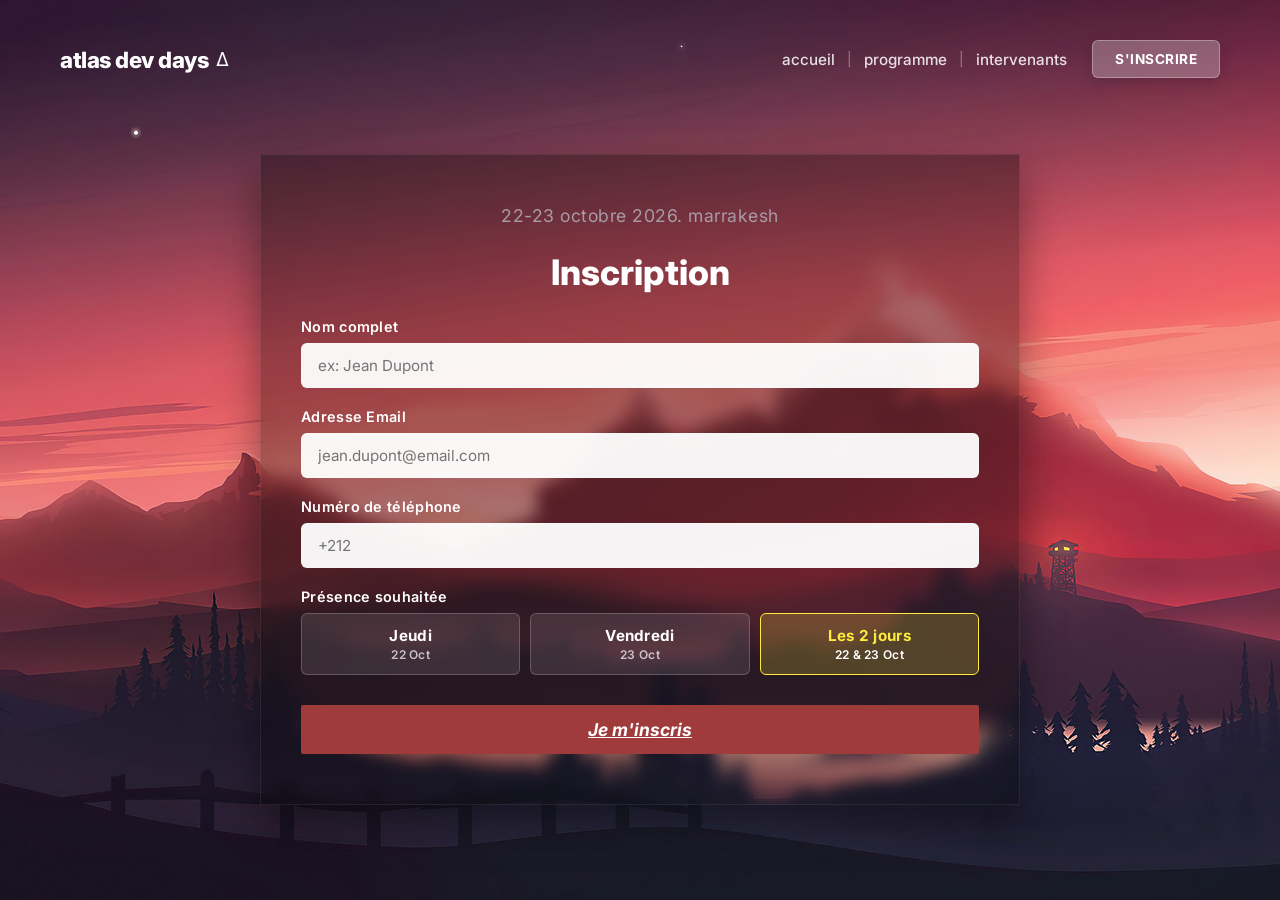
==== inscription.html @ 4a2ee882 "added inscription page nom addresse numero" ====
<!DOCTYPE html>
<html lang="fr">
<head>
    <meta charset="UTF-8">
    <meta name="viewport" content="width=device-width, initial-scale=1.0">
    <title>Inscription - Atlas Dev Days</title>
    <!-- Google Fonts -->
    <link rel="preconnect" href="https://fonts.googleapis.com">
    <link rel="preconnect" href="https://fonts.gstatic.com" crossorigin>
    <link href="https://fonts.googleapis.com/css2?family=Inter:wght@400;600;700;800&display=swap" rel="stylesheet">
    <!-- CSS File Link -->
    <link rel="stylesheet" href="style.css">
</head>
<body>

    <header class="hero">
        <!-- Top Navigation Bar -->
        <nav class="navbar">
            <div class="brand">
                <span class="brand-text">atlas dev days</span>
                <span class="brand-icon">Δ</span>
            </div>

            <div class="nav-right">
                <ul class="nav-menu">
                    <li><a href="index.html" class="nav-link">accueil</a></li>
                    <li class="separator">|</li>
                    <li><a href="programme.html" class="nav-link">programme</a></li>
                    <li class="separator">|</li>
                    <li><a href="intervenants.html" class="nav-link">intervenants</a></li>
                </ul>
                <a href="inscription.html" class="btn-subscribe">S'INSCRIRE</a>
            </div>
        </nav>

        <!-- Main Registration Form Card -->
        <main class="hero-content">
            <div class="card form-card">
                <p class="date">22-23 octobre 2026. marrakesh</p>
                <h1 class="form-title">Inscription</h1>

                <form action="#" method="POST" class="registration-form">
                    
                    <!-- Full Name Field -->
                    <div class="form-group">
                        <label for="fullname">Nom complet</label>
                        <input type="text" id="fullname" name="fullname" placeholder="ex: Jean Dupont" required>
                    </div>

                    <!-- Email Field -->
                    <div class="form-group">
                        <label for="email">Adresse Email</label>
                        <input type="email" id="email" name="email" placeholder="jean.dupont@email.com" required>
                    </div>

                    <!-- Phone Number Field -->
                    <div class="form-group">
                        <label for="phone">Numéro de téléphone</label>
                        <input type="tel" id="phone" name="phone" placeholder="+212" required>
                    </div>

                    <!-- Attendance Choice (Jeudi / Vendredi / Les deux) -->
                    <div class="form-group">
                        <label>Présence souhaitée</label>
                        <div class="day-selector">
                            <label class="radio-card">
                                <input type="radio" name="attendance" value="jeudi" required>
                                <span class="radio-content">
                                    <strong>Jeudi</strong>
                                    <small>22 Oct</small>
                                </span>
                            </label>

                            <label class="radio-card">
                                <input type="radio" name="attendance" value="vendredi">
                                <span class="radio-content">
                                    <strong>Vendredi</strong>
                                    <small>23 Oct</small>
                                </span>
                            </label>

                            <label class="radio-card">
                                <input type="radio" name="attendance" value="both" checked>
                                <span class="radio-content">
                                    <strong>Les 2 jours</strong>
                                    <small>22 & 23 Oct</small>
                                </span>
                            </label>
                        </div>
                    </div>

                    <!-- Submit Button -->
                    <button type="submit" class="btn submit-btn">Je m'inscris</button>

                </form>
            </div>
        </main>
    </header>

</body>
</html>
---- style.css ----
/* Reset & Global Styles */
* {
    margin: 0;
    padding: 0;
    box-sizing: border-box;
}

body {
    font-family: 'Inter', -apple-system, BlinkMacSystemFont, 'Segoe UI', Roboto, sans-serif;
    color: #ffffff;
    background-color: #0d0d11;
    overflow-x: hidden;
}

/* Hero Section Container */
.hero {
    min-height: 100vh;
    min-height: 100dvh;
    background-image: url('red-mountains-morning-minimal-4k-dn-1440x900.jpg');
    background-size: cover;
    background-position: center;
    background-repeat: no-repeat;
    display: flex;
    flex-direction: column;
    justify-content: space-between;
    align-items: center;
    padding: 30px 40px;
}

/* Navigation Bar Container */
.navbar {
    width: 100%;
    max-width: 1300px;
    display: flex;
    justify-content: space-between;
    align-items: center;
    padding: 10px 20px;
}

/* Brand Logo (Left Side) */
.brand {
    display: flex;
    align-items: center;
    gap: 8px;
    font-size: 1.4rem;
    font-weight: 800;
    color: #ffffff;
    letter-spacing: -0.5px;
}

.brand-icon {
    font-size: 1.2rem;
    font-weight: 400;
}

/* Right Navigation Group */
.nav-right {
    display: flex;
    align-items: center;
    gap: 25px;
}

/* Nav Menu & Separators */
.nav-menu {
    display: flex;
    align-items: center;
    list-style: none;
    gap: 12px;
}

.nav-link {
    color: rgba(255, 255, 255, 0.85);
    text-decoration: none;
    font-weight: 500;
    font-size: 0.95rem;
    transition: color 0.2s ease;
}

.nav-link.active {
    font-weight: 800;
    color: #ffffff;
}

.nav-link:hover {
    color: #ffffff;
}

.separator {
    color: rgba(255, 255, 255, 0.4);
    font-size: 0.85rem;
    user-select: none;
}

/* Glassmorphism "S'INSCRIRE" Button */
.btn-subscribe {
    background: rgba(255, 255, 255, 0.25);
    backdrop-filter: blur(8px);
    -webkit-backdrop-filter: blur(8px);
    color: #ffffff;
    text-decoration: none;
    font-weight: 700;
    font-size: 0.85rem;
    letter-spacing: 0.5px;
    padding: 10px 22px;
    border-radius: 6px;
    border: 1px solid rgba(255, 255, 255, 0.3);
    box-shadow: 0 4px 15px rgba(0, 0, 0, 0.15);
    transition: all 0.2s ease;
}

.btn-subscribe:hover {
    background: rgba(255, 255, 255, 0.35);
    transform: translateY(-1px);
}
/* Main Content Area */
.hero-content {
    flex: 1;
    display: flex;
    justify-content: center;
    align-items: center;
    width: 100%;
    padding: 20px 0;
}

/* Centered Glass Card */
.card {
    width: 100%;
    max-width: 760px;
    background: rgba(0, 0, 0, 0.313);
    backdrop-filter: blur(8px);
    -webkit-backdrop-filter: blur(8px);
    border: 1px solid rgba(255, 255, 255, 0.08);
    padding: 50px 40px;
    text-align: center;
    box-shadow: 0 20px 40px rgba(0, 0, 0, 0.4);
}

/* Card Elements */
.card .date {
    color: #a89ba5;
    font-size: 1.1rem;
    letter-spacing: 0.5px;
    margin-bottom: 25px;
}

.card .title {
    font-size: 3.5rem;
    font-weight: 800;
    line-height: 1.15;
    color: #111111;
    margin-bottom: 25px;
}

.card .title .highlight {
    color: #ffeb3b;
}

.card .description {
    color: #ffffff;
    font-size: 1rem;
    font-weight: 600;
    line-height: 1.5;
    max-width: 500px;
    margin: 0 auto 35px auto;
}

/* CTA Button */
.card .btn {
    display: inline-block;
    background-color: #a03b3b;
    color: #ffffff;
    font-weight: 700;
    font-style: italic;
    font-size: 1.1rem;
    text-decoration: underline;
    padding: 14px 45px;
    border-radius: 2px;
    transition: background-color 0.2s ease, transform 0.1s ease;
}

.card .btn:hover {
    background-color: #842e2e;
    transform: translateY(-1px);
}


/* ===================================================
   INSCRIPTION FORM STYLES
   =================================================== */

/* Form Title */
.form-title {
    font-size: 2.2rem;
    font-weight: 800;
    color: #ffffff;
    margin-bottom: 25px;
}

/* Form Container Layout */
.registration-form {
    display: flex;
    flex-direction: column;
    gap: 20px;
    text-align: left;
}

/* Input Group Styles */
.form-group {
    display: flex;
    flex-direction: column;
    gap: 8px;
}

.form-group label {
    font-size: 0.9rem;
    font-weight: 600;
    color: #ffffff;
    letter-spacing: 0.3px;
}

.form-group input[type="text"],
.form-group input[type="email"] {
    width: 100%;
    padding: 12px 16px;
    border-radius: 6px;
    border: 1px solid rgba(255, 255, 255, 0.2);
    background: rgba(255, 255, 255, 0.95);
    color: #111111;
    font-size: 0.95rem;
    font-family: inherit;
    outline: none;
    transition: all 0.2s ease;
}

.form-group input[type="text"]:focus,
.form-group input[type="email"]:focus {
    border-color: #ffeb3b;
    box-shadow: 0 0 0 3px rgba(255, 235, 59, 0.3);
    background: #ffffff;
}

/* Day Choice Selector (Cards) */
.day-selector {
    display: grid;
    grid-template-columns: repeat(3, 1fr);
    gap: 10px;
}

.radio-card {
    cursor: pointer;
    position: relative;
}

.radio-card input[type="radio"] {
    position: absolute;
    opacity: 0;
    width: 0;
    height: 0;
}

.radio-content {
    display: flex;
    flex-direction: column;
    align-items: center;
    justify-content: center;
    padding: 12px 8px;
    background: rgba(255, 255, 255, 0.1);
    border: 1px solid rgba(255, 255, 255, 0.2);
    border-radius: 6px;
    color: #ffffff;
    transition: all 0.2s ease;
}

.radio-content strong {
    font-size: 0.95rem;
}

.radio-content small {
    font-size: 0.75rem;
    color: rgba(255, 255, 255, 0.7);
    margin-top: 2px;
}

/* Selected Radio Highlight */
.radio-card input[type="radio"]:checked + .radio-content {
    background: rgba(255, 235, 59, 0.2);
    border-color: #ffeb3b;
    color: #ffeb3b;
}

.radio-card input[type="radio"]:checked + .radio-content small {
    color: #ffffff;
}

.radio-card:hover .radio-content {
    border-color: rgba(255, 255, 255, 0.5);
}

/* Submit Button Override */
.submit-btn {
    width: 100%;
    margin-top: 10px;
    padding: 14px;
    border: none;
    cursor: pointer;
    font-family: inherit;
}

.form-group input[type="text"],
.form-group input[type="email"],
.form-group input[type="tel"] {
    width: 100%;
    padding: 12px 16px;
    border-radius: 6px;
    border: 1px solid rgba(255, 255, 255, 0.2);
    background: rgba(255, 255, 255, 0.95);
    color: #111111;
    font-size: 0.95rem;
    font-family: inherit;
    outline: none;
    transition: all 0.2s ease;
}

.form-group input[type="text"]:focus,
.form-group input[type="email"]:focus,
.form-group input[type="tel"]:focus {
    border-color: #ffeb3b;
    box-shadow: 0 0 0 3px rgba(255, 235, 59, 0.3);
    background: #ffffff;
}

.form-group input[type="text"],
.form-group input[type="email"],
.form-group input[type="tel"] {
    width: 100%;
    padding: 12px 16px;
    border-radius: 6px;
    border: 1px solid rgba(255, 255, 255, 0.2);
    background: rgba(255, 255, 255, 0.95);
    color: #111111;
    font-size: 0.95rem;
    font-family: inherit;
    outline: none;
    transition: all 0.2s ease;
}

.form-group input[type="text"]:focus,
.form-group input[type="email"]:focus,
.form-group input[type="tel"]:focus {
    border-color: #ffeb3b;
    box-shadow: 0 0 0 3px rgba(255, 235, 59, 0.3);
    background: #ffffff;
}
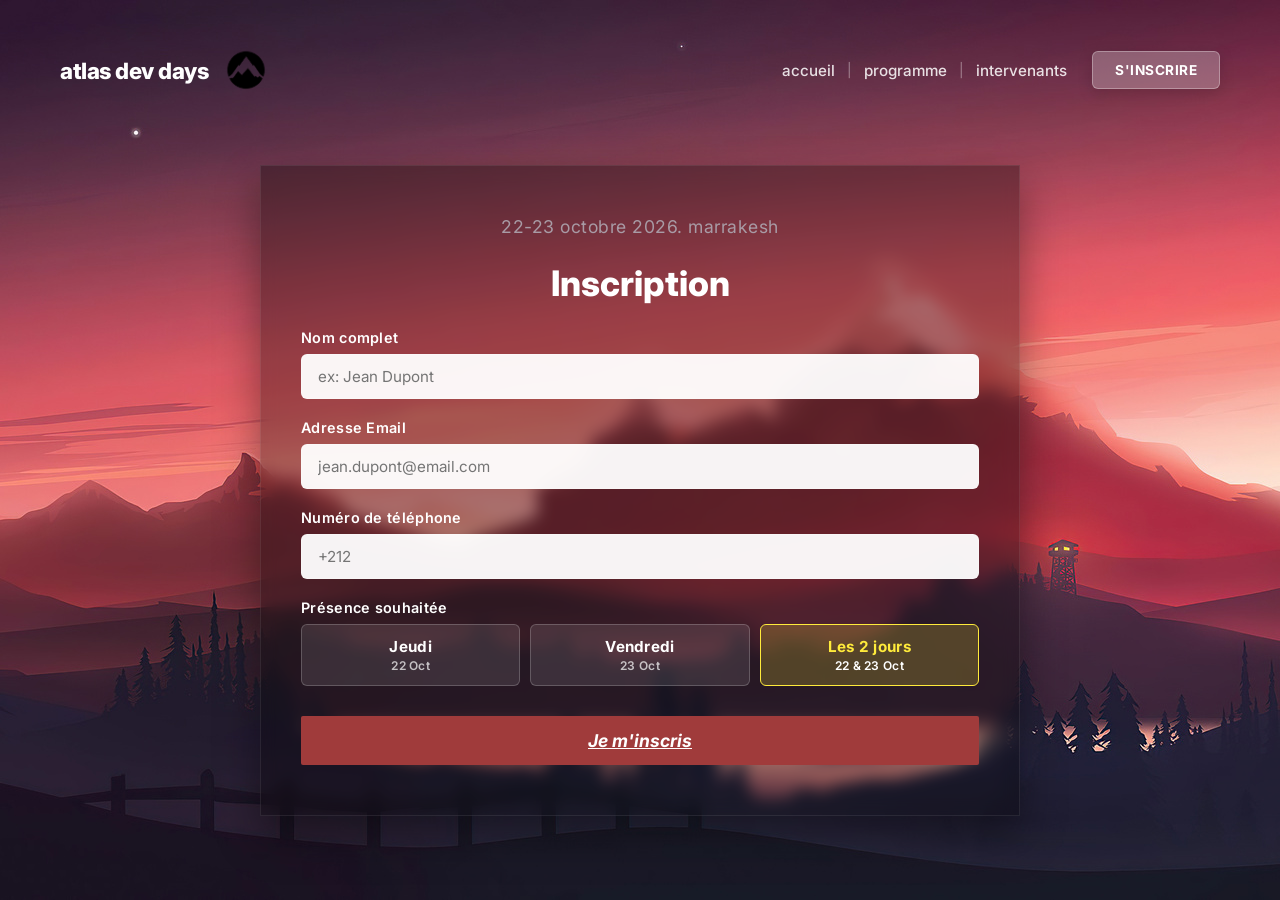
==== commit 89c9395b: "fixed page images & anims" ====
--- a/inscription.html
+++ b/inscription.html
@@ -4,6 +4,8 @@
     <meta charset="UTF-8">
     <meta name="viewport" content="width=device-width, initial-scale=1.0">
     <title>Inscription - Atlas Dev Days</title>
+        <link rel="icon" type="image/png" href="images/mountainoo.png">
+
     <!-- Google Fonts -->
     <link rel="preconnect" href="https://fonts.googleapis.com">
     <link rel="preconnect" href="https://fonts.gstatic.com" crossorigin>
@@ -18,7 +20,7 @@
         <nav class="navbar">
             <div class="brand">
                 <span class="brand-text">atlas dev days</span>
-                <span class="brand-icon">Δ</span>
+                        <img src="images/jbell.png" alt="Logo Atlas Dev Days" class="brand-icon-img">
             </div>
 
             <div class="nav-right">
--- a/style.css
+++ b/style.css
@@ -10,13 +10,25 @@
     color: #ffffff;
     background-color: #0d0d11;
     overflow-x: hidden;
+    animation: glassFocus 0.2s ease-out forwards;
+}
+
+@keyframes glassFocus {
+    0% {
+        opacity: 0;
+        filter: blur(5px) brightness(0.3);
+    }
+    100% {
+        opacity: 1;
+        filter: blur(2) brightness(1);
+    }
 }
 
 /* Hero Section Container */
 .hero {
     min-height: 100vh;
     min-height: 100dvh;
-    background-image: url('red-mountains-morning-minimal-4k-dn-1440x900.jpg');
+    background-image: url('images/red-mountains-morning-minimal-4k-dn-1440x900.jpg');
     background-size: cover;
     background-position: center;
     background-repeat: no-repeat;
@@ -48,9 +60,9 @@
     letter-spacing: -0.5px;
 }
 
-.brand-icon {
-    font-size: 1.2rem;
-    font-weight: 400;
+.brand-icon-img {
+    width: 60px;
+    height: 60px;
 }
 
 /* Right Navigation Group */
@@ -112,6 +124,7 @@
     background: rgba(255, 255, 255, 0.35);
     transform: translateY(-1px);
 }
+
 /* Main Content Area */
 .hero-content {
     flex: 1;
@@ -219,7 +232,8 @@
 }
 
 .form-group input[type="text"],
-.form-group input[type="email"] {
+.form-group input[type="email"],
+.form-group input[type="tel"] {
     width: 100%;
     padding: 12px 16px;
     border-radius: 6px;
@@ -233,7 +247,8 @@
 }
 
 .form-group input[type="text"]:focus,
-.form-group input[type="email"]:focus {
+.form-group input[type="email"]:focus,
+.form-group input[type="tel"]:focus {
     border-color: #ffeb3b;
     box-shadow: 0 0 0 3px rgba(255, 235, 59, 0.3);
     background: #ffffff;
@@ -306,48 +321,213 @@
     font-family: inherit;
 }
 
-.form-group input[type="text"],
-.form-group input[type="email"],
-.form-group input[type="tel"] {
-    width: 100%;
-    padding: 12px 16px;
-    border-radius: 6px;
-    border: 1px solid rgba(255, 255, 255, 0.2);
-    background: rgba(255, 255, 255, 0.95);
-    color: #111111;
-    font-size: 0.95rem;
-    font-family: inherit;
-    outline: none;
-    transition: all 0.2s ease;
-}
-
-.form-group input[type="text"]:focus,
-.form-group input[type="email"]:focus,
-.form-group input[type="tel"]:focus {
-    border-color: #ffeb3b;
-    box-shadow: 0 0 0 3px rgba(255, 235, 59, 0.3);
-    background: #ffffff;
-}
-
-.form-group input[type="text"],
-.form-group input[type="email"],
-.form-group input[type="tel"] {
-    width: 100%;
-    padding: 12px 16px;
-    border-radius: 6px;
-    border: 1px solid rgba(255, 255, 255, 0.2);
-    background: rgba(255, 255, 255, 0.95);
-    color: #111111;
-    font-size: 0.95rem;
-    font-family: inherit;
-    outline: none;
-    transition: all 0.2s ease;
-}
-
-.form-group input[type="text"]:focus,
-.form-group input[type="email"]:focus,
-.form-group input[type="tel"]:focus {
-    border-color: #ffeb3b;
-    box-shadow: 0 0 0 3px rgba(255, 235, 59, 0.3);
-    background: #ffffff;
-}
+
+/* ===================================================
+   PROGRAMME PAGE STYLES
+   =================================================== */
+
+.program-card {
+    max-width: 820px;
+    max-height: 80vh;
+    overflow-y: auto;
+    text-align: left;
+    padding: 40px;
+}
+
+/* Custom scrollbar inside glass card */
+.program-card::-webkit-scrollbar {
+    width: 6px;
+}
+.program-card::-webkit-scrollbar-thumb {
+    background: rgba(255, 255, 255, 0.2);
+    border-radius: 4px;
+}
+
+.program-title {
+    font-size: 2.2rem;
+    font-weight: 800;
+    color: #ffffff;
+    margin-bottom: 30px;
+}
+
+/* Day Section */
+.day-section {
+    margin-bottom: 35px;
+}
+
+.day-header {
+    display: flex;
+    justify-content: space-between;
+    align-items: center;
+    border-bottom: 1px solid rgba(255, 255, 255, 0.2);
+    padding-bottom: 8px;
+    margin-bottom: 15px;
+}
+
+.day-header h2 {
+    color: #ffeb3b;
+    font-size: 1.1rem;
+    font-weight: 700;
+}
+
+.track-tag {
+    color: rgba(255, 255, 255, 0.6);
+    font-size: 0.85rem;
+    font-weight: 600;
+}
+
+/* Schedule List */
+.schedule-list {
+    list-style: none;
+    display: flex;
+    flex-direction: column;
+    gap: 16px;
+}
+
+.schedule-item {
+    display: flex;
+    align-items: flex-start;
+    gap: 20px;
+    padding: 10px 0;
+    border-bottom: 1px solid rgba(255, 255, 255, 0.08);
+}
+
+.schedule-item .time {
+    font-size: 1.1rem;
+    font-weight: 800;
+    color: #ffffff;
+    min-width: 60px;
+}
+
+.talk-details {
+    display: flex;
+    flex-direction: column;
+    gap: 4px;
+}
+
+.talk-details .tag {
+    display: inline-block;
+    align-self: flex-start;
+    font-size: 0.7rem;
+    font-weight: 700;
+    text-transform: uppercase;
+    color: #2b1725;
+    background: #ffeb3b;
+    padding: 2px 8px;
+    border-radius: 4px;
+    letter-spacing: 0.5px;
+}
+
+.talk-details h3 {
+    font-size: 1rem;
+    font-weight: 700;
+    color: #ffffff;
+}
+
+.talk-details .speaker {
+    font-size: 0.85rem;
+    color: rgba(255, 255, 255, 0.6);
+}
+
+
+/* ===================================================
+   INTERVENANTS (SPEAKERS) PAGE STYLES
+   =================================================== */
+
+.speakers-card {
+    max-width: 1000px;
+    width: 100%;
+    padding: 40px;
+    text-align: center;
+}
+
+.speakers-title {
+    font-size: 2.2rem;
+    font-weight: 800;
+    color: #ffffff;
+    margin-bottom: 35px;
+}
+
+/* 4-Column Grid (Adapts automatically on mobile) */
+.speakers-grid {
+    display: grid;
+    grid-template-columns: repeat(auto-fit, minmax(200px, 1fr));
+    gap: 24px;
+}
+
+/* Speaker Individual Glass Card */
+.speaker-card {
+    background: rgba(255, 255, 255, 0.06);
+    border: 1px solid rgba(255, 255, 255, 0.12);
+    border-radius: 12px;
+    padding: 16px;
+    display: flex;
+    flex-direction: column;
+    align-items: center;
+    transition: transform 0.3s ease, border-color 0.3s ease, box-shadow 0.3s ease;
+}
+
+.speaker-card:hover {
+    transform: translateY(-6px);
+    border-color: rgba(255, 235, 59, 0.5);
+    box-shadow: 0 12px 25px rgba(0, 0, 0, 0.3);
+}
+
+/* Speaker Photo Framing */
+.speaker-photo-wrapper {
+    position: relative;
+    width: 100%;
+    aspect-ratio: 4 / 5;
+    border-radius: 8px;
+    overflow: hidden;
+    margin-bottom: 16px;
+}
+
+.speaker-photo {
+    width: 100%;
+    height: 100%;
+    object-fit: cover;
+    display: block;
+}
+
+/* Number badge overlay */
+.speaker-number {
+    position: absolute;
+    top: 8px;
+    left: 8px;
+    background: rgba(0, 0, 0, 0.6);
+    backdrop-filter: blur(4px);
+    color: #ffeb3b;
+    font-weight: 800;
+    font-size: 0.8rem;
+    width: 24px;
+    height: 24px;
+    border-radius: 50%;
+    display: flex;
+    align-items: center;
+    justify-content: center;
+}
+
+/* Speaker Details */
+.speaker-info {
+    display: flex;
+    flex-direction: column;
+    gap: 6px;
+    text-align: center;
+}
+
+.speaker-topic {
+    font-size: 0.75rem;
+    font-weight: 600;
+    color: #ffeb3b;
+    letter-spacing: 0.3px;
+    text-transform: lowercase;
+}
+
+.speaker-name {
+    font-size: 1.1rem;
+    font-weight: 800;
+    color: #ffffff;
+    font-style: italic;
+    line-height: 1.2;
+}
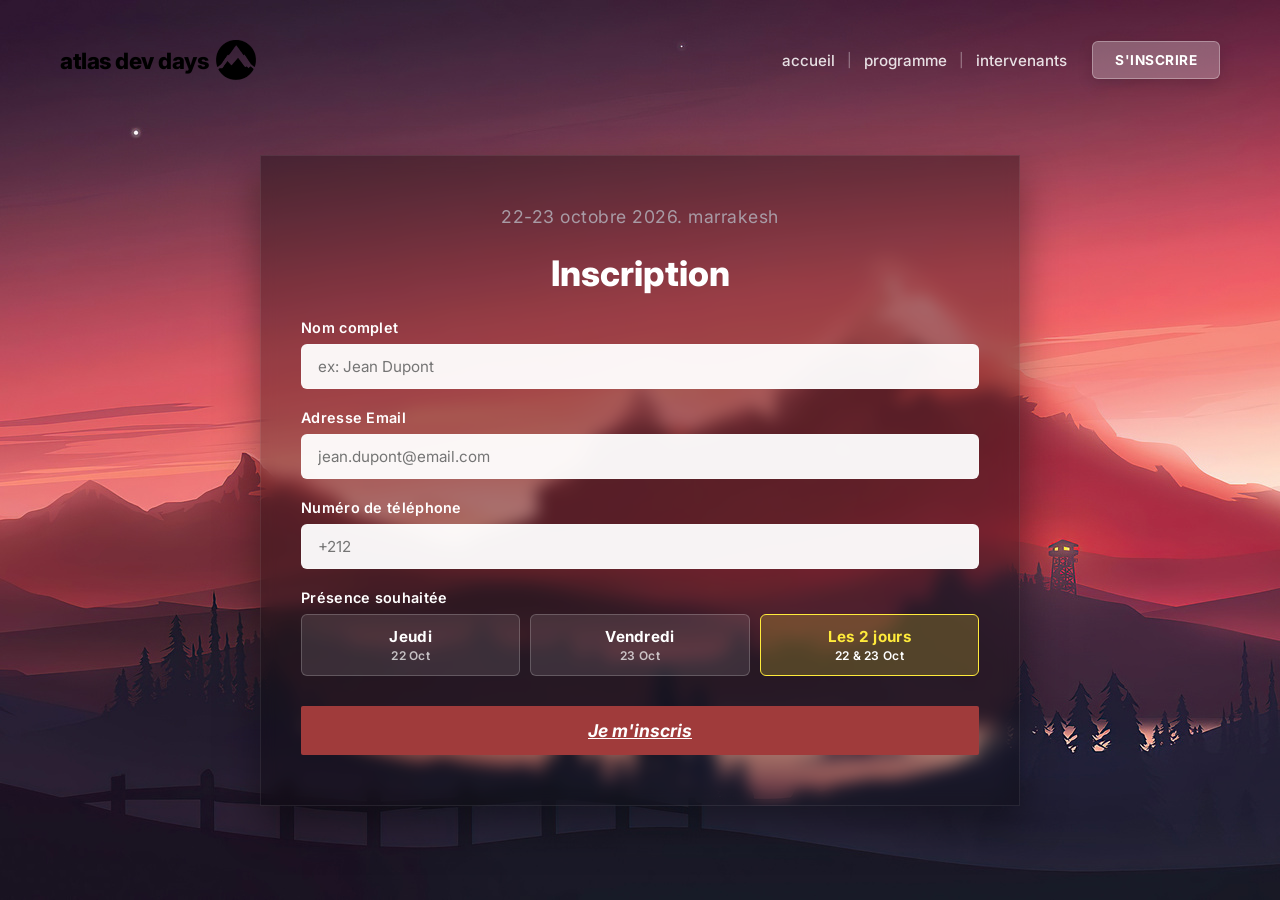
==== commit 9c04fe99: "fixed logo & ative class" ====
--- a/inscription.html
+++ b/inscription.html
@@ -4,7 +4,7 @@
     <meta charset="UTF-8">
     <meta name="viewport" content="width=device-width, initial-scale=1.0">
     <title>Inscription - Atlas Dev Days</title>
-        <link rel="icon" type="image/png" href="images/mountainoo.png">
+        <link rel="icon" type="image/png" href="images/jbell.png">
 
     <!-- Google Fonts -->
     <link rel="preconnect" href="https://fonts.googleapis.com">
--- a/style.css
+++ b/style.css
@@ -1,3 +1,6 @@
+html {
+    overflow-y: scroll; /* Always reserve scrollbar space so pages don't jump */
+}
 /* Reset & Global Styles */
 * {
     margin: 0;
@@ -20,7 +23,7 @@
     }
     100% {
         opacity: 1;
-        filter: blur(2) brightness(1);
+        filter: blur(0px) brightness(1);
     }
 }
 
@@ -40,13 +43,21 @@
 }
 
 /* Navigation Bar Container */
+/* Pushes the logo to the left and .nav-right to the top right */
 .navbar {
     width: 100%;
     max-width: 1300px;
     display: flex;
-    justify-content: space-between;
+    justify-content: space-between; /* Spreads brand to left, nav-right to right */
     align-items: center;
     padding: 10px 20px;
+}
+
+/* Groups menu links and S'INSCRIRE button side-by-side */
+.nav-right {
+    display: flex;
+    align-items: center;
+    gap: 25px;
 }
 
 /* Brand Logo (Left Side) */
@@ -56,21 +67,15 @@
     gap: 8px;
     font-size: 1.4rem;
     font-weight: 800;
-    color: #ffffff;
+    color: #000000;
     letter-spacing: -0.5px;
 }
 
 .brand-icon-img {
-    width: 60px;
-    height: 60px;
-}
-
-/* Right Navigation Group */
-.nav-right {
-    display: flex;
-    align-items: center;
-    gap: 25px;
-}
+    width: 40px;
+    height: 40px;
+}
+
 
 /* Nav Menu & Separators */
 .nav-menu {
@@ -160,7 +165,7 @@
     font-size: 3.5rem;
     font-weight: 800;
     line-height: 1.15;
-    color: #111111;
+    color: #fffefe;
     margin-bottom: 25px;
 }
 
@@ -530,4 +535,29 @@
     color: #ffffff;
     font-style: italic;
     line-height: 1.2;
+}
+
+/* ===================================================
+   CUSTOM TRANSPARENT SCROLLBAR
+   =================================================== */
+
+/* 1. Set the overall width of the scrollbar */
+::-webkit-scrollbar {
+    width: 8px;
+}
+
+/* 2. Make the background track completely invisible/transparent */
+::-webkit-scrollbar-track {
+    background: transparent;
+}
+
+/* 3. Style the movable thumb with a semi-transparent glass look */
+::-webkit-scrollbar-thumb {
+    background: rgba(255, 255, 255, 0.25);
+    border-radius: 10px;
+}
+
+/* 4. Make the thumb glow slightly when hovered */
+::-webkit-scrollbar-thumb:hover {
+    background: rgba(255, 255, 255, 0.45);
 }
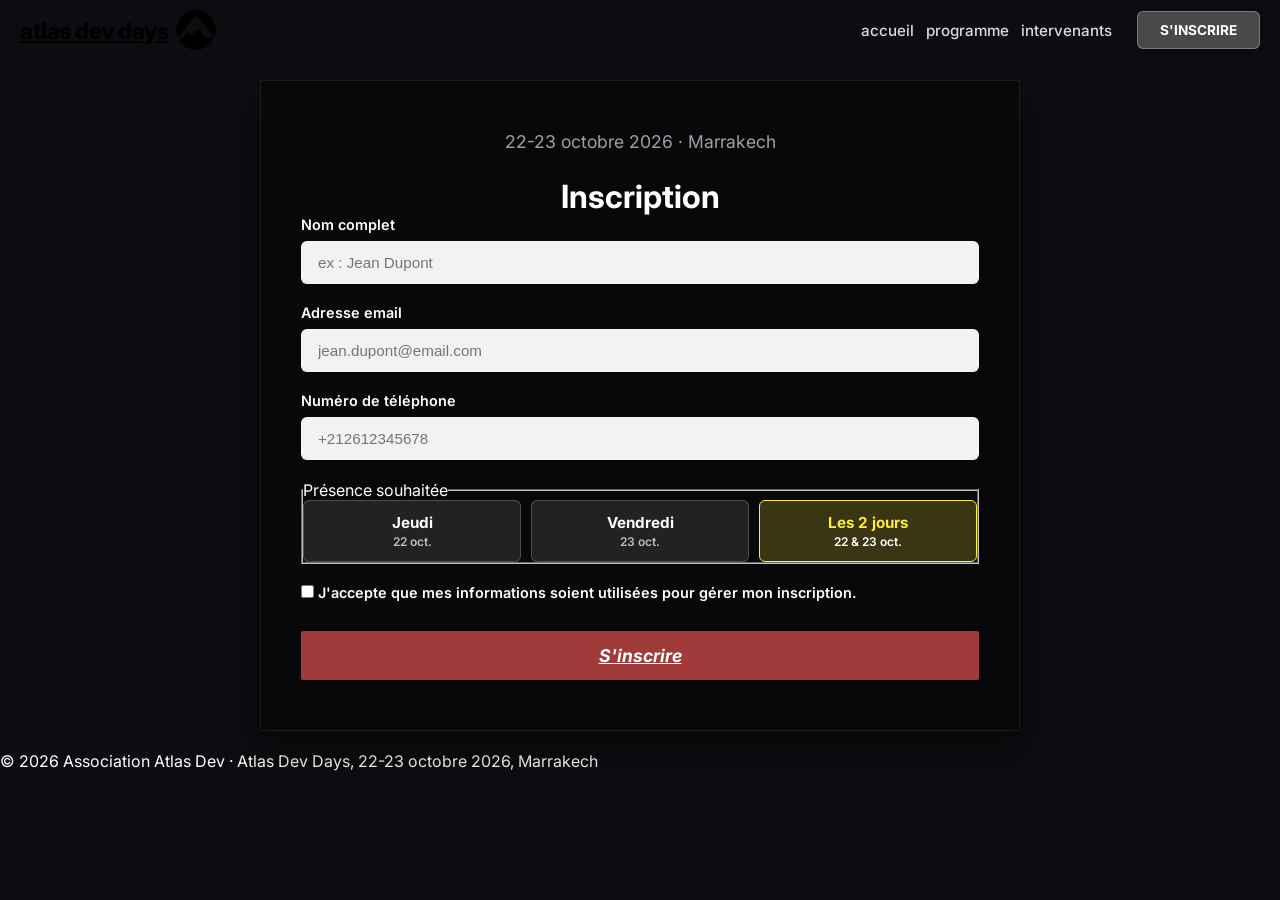
==== commit 83221474: "added insc footer" ====
--- a/inscription.html
+++ b/inscription.html
@@ -4,100 +4,86 @@
     <meta charset="UTF-8">
     <meta name="viewport" content="width=device-width, initial-scale=1.0">
     <title>Inscription - Atlas Dev Days</title>
-        <link rel="icon" type="image/png" href="images/jbell.png">
-
-    <!-- Google Fonts -->
+    <meta name="description" content="Inscrivez-vous aux Atlas Dev Days, les 22 et 23 octobre 2026 à Marrakech.">
+    <link rel="icon" type="image/png" href="images/jbell.png">
     <link rel="preconnect" href="https://fonts.googleapis.com">
     <link rel="preconnect" href="https://fonts.gstatic.com" crossorigin>
     <link href="https://fonts.googleapis.com/css2?family=Inter:wght@400;600;700;800&display=swap" rel="stylesheet">
-    <!-- CSS File Link -->
     <link rel="stylesheet" href="style.css">
 </head>
 <body>
 
-    <header class="hero">
-        <!-- Top Navigation Bar -->
-        <nav class="navbar">
-            <div class="brand">
+    <header class="site-header">
+        <nav class="navbar" aria-label="Navigation principale">
+            <a href="index.html" class="brand">
                 <span class="brand-text">atlas dev days</span>
-                        <img src="images/jbell.png" alt="Logo Atlas Dev Days" class="brand-icon-img">
-            </div>
-
+                <img src="images/jbell.png" alt="Logo Atlas Dev Days" class="brand-icon-img" width="40" height="40">
+            </a>
             <div class="nav-right">
                 <ul class="nav-menu">
                     <li><a href="index.html" class="nav-link">accueil</a></li>
-                    <li class="separator">|</li>
                     <li><a href="programme.html" class="nav-link">programme</a></li>
-                    <li class="separator">|</li>
                     <li><a href="intervenants.html" class="nav-link">intervenants</a></li>
                 </ul>
                 <a href="inscription.html" class="btn-subscribe">S'INSCRIRE</a>
             </div>
         </nav>
+    </header>
 
-        <!-- Main Registration Form Card -->
-        <main class="hero-content">
-            <div class="card form-card">
-                <p class="date">22-23 octobre 2026. marrakesh</p>
-                <h1 class="form-title">Inscription</h1>
+    <main class="hero-content">
+        <div class="card form-card">
+            <p class="date">22-23 octobre 2026 &middot; Marrakech</p>
+            <h1 class="page-title">Inscription</h1>
+            <form action="#" method="post" class="registration-form">
 
-                <form action="#" method="POST" class="registration-form">
-                    
-                    <!-- Full Name Field -->
-                    <div class="form-group">
-                        <label for="fullname">Nom complet</label>
-                        <input type="text" id="fullname" name="fullname" placeholder="ex: Jean Dupont" required>
+                <div class="form-group">
+                    <label for="fullname">Nom complet</label>
+                    <input type="text" id="fullname" name="fullname" placeholder="ex : Jean Dupont" autocomplete="name" required>
+                </div>
+
+                <div class="form-group">
+                    <label for="email">Adresse email</label>
+                    <input type="email" id="email" name="email" placeholder="jean.dupont@email.com" autocomplete="email" pattern="[^@\s]+@[^@\s]+\.[^@\s]+" title="Format attendu : nom@domaine.com" required>
+                </div>
+
+                <div class="form-group">
+                    <label for="phone">Numéro de téléphone</label>
+                    <input type="tel" id="phone" name="phone" placeholder="+212612345678" autocomplete="tel" pattern="(\+212|0)[5-7][0-9]{8}" title="Format attendu : +212612345678 ou 0612345678" required>
+                </div>
+
+                <fieldset class="form-group day-fieldset">
+                    <legend>Présence souhaitée</legend>
+                    <div class="day-selector">
+                        <label class="radio-card">
+                            <input type="radio" name="attendance" value="jeudi" required>
+                            <span class="radio-content"><strong>Jeudi</strong><small>22 oct.</small></span>
+                        </label>
+                        <label class="radio-card">
+                            <input type="radio" name="attendance" value="vendredi">
+                            <span class="radio-content"><strong>Vendredi</strong><small>23 oct.</small></span>
+                        </label>
+                        <label class="radio-card">
+                            <input type="radio" name="attendance" value="both" checked>
+                            <span class="radio-content"><strong>Les 2 jours</strong><small>22 &amp; 23 oct.</small></span>
+                        </label>
                     </div>
+                </fieldset>
 
-                    <!-- Email Field -->
-                    <div class="form-group">
-                        <label for="email">Adresse Email</label>
-                        <input type="email" id="email" name="email" placeholder="jean.dupont@email.com" required>
-                    </div>
+                <div class="form-group consent">
+                    <label class="checkbox-label" for="consent">
+                        <input type="checkbox" id="consent" name="consent" required>
+                        <span>J'accepte que mes informations soient utilisées pour gérer mon inscription.</span>
+                    </label>
+                </div>
 
-                    <!-- Phone Number Field -->
-                    <div class="form-group">
-                        <label for="phone">Numéro de téléphone</label>
-                        <input type="tel" id="phone" name="phone" placeholder="+212" required>
-                    </div>
+                <button type="submit" class="btn submit-btn">S'inscrire</button>
+            </form>
+        </div>
+    </main>
 
-                    <!-- Attendance Choice (Jeudi / Vendredi / Les deux) -->
-                    <div class="form-group">
-                        <label>Présence souhaitée</label>
-                        <div class="day-selector">
-                            <label class="radio-card">
-                                <input type="radio" name="attendance" value="jeudi" required>
-                                <span class="radio-content">
-                                    <strong>Jeudi</strong>
-                                    <small>22 Oct</small>
-                                </span>
-                            </label>
-
-                            <label class="radio-card">
-                                <input type="radio" name="attendance" value="vendredi">
-                                <span class="radio-content">
-                                    <strong>Vendredi</strong>
-                                    <small>23 Oct</small>
-                                </span>
-                            </label>
-
-                            <label class="radio-card">
-                                <input type="radio" name="attendance" value="both" checked>
-                                <span class="radio-content">
-                                    <strong>Les 2 jours</strong>
-                                    <small>22 & 23 Oct</small>
-                                </span>
-                            </label>
-                        </div>
-                    </div>
-
-                    <!-- Submit Button -->
-                    <button type="submit" class="btn submit-btn">Je m'inscris</button>
-
-                </form>
-            </div>
-        </main>
-    </header>
+    <footer class="site-footer">
+        <p>&copy; 2026 Association Atlas Dev &middot; Atlas Dev Days, 22-23 octobre 2026, Marrakech</p>
+    </footer>
 
 </body>
 </html>
--- a/style.css
+++ b/style.css
@@ -1,563 +1,323 @@
-html {
-    overflow-y: scroll; /* Always reserve scrollbar space so pages don't jump */
-}
-/* Reset & Global Styles */
+/* --- RESET & GLOBALS --- */
+html { overflow-y: scroll; }
+
 * {
-    margin: 0;
-    padding: 0;
-    box-sizing: border-box;
+  margin: 0;
+  padding: 0;
+  box-sizing: border-box;
 }
 
 body {
-    font-family: 'Inter', -apple-system, BlinkMacSystemFont, 'Segoe UI', Roboto, sans-serif;
-    color: #ffffff;
-    background-color: #0d0d11;
-    overflow-x: hidden;
-    animation: glassFocus 0.2s ease-out forwards;
+  font-family: 'Inter', -apple-system, BlinkMacSystemFont, 'Segoe UI', Roboto, sans-serif;
+  color: #fff;
+  background-color: #0d0d11;
+  overflow-x: hidden;
+  animation: glassFocus 0.2s ease-out forwards;
 }
 
 @keyframes glassFocus {
-    0% {
-        opacity: 0;
-        filter: blur(5px) brightness(0.3);
-    }
-    100% {
-        opacity: 1;
-        filter: blur(0px) brightness(1);
-    }
-}
-
-/* Hero Section Container */
+  0% { opacity: 0; filter: blur(5px) brightness(0.3); }
+  100% { opacity: 1; filter: blur(0px) brightness(1); }
+}
+
+/* --- HERO & NAVIGATION --- */
 .hero {
-    min-height: 100vh;
-    min-height: 100dvh;
-    background-image: url('images/red-mountains-morning-minimal-4k-dn-1440x900.jpg');
-    background-size: cover;
-    background-position: center;
-    background-repeat: no-repeat;
-    display: flex;
-    flex-direction: column;
-    justify-content: space-between;
-    align-items: center;
-    padding: 30px 40px;
-}
-
-/* Navigation Bar Container */
-/* Pushes the logo to the left and .nav-right to the top right */
+  min-height: 100dvh;
+  background: url('images/red-mountains-morning-minimal-4k-dn-1440x900.jpg') center/cover no-repeat;
+  display: flex;
+  flex-direction: column;
+  justify-content: space-between;
+  align-items: center;
+  padding: 30px 40px;
+}
+
 .navbar {
-    width: 100%;
-    max-width: 1300px;
-    display: flex;
-    justify-content: space-between; /* Spreads brand to left, nav-right to right */
-    align-items: center;
-    padding: 10px 20px;
-}
-
-/* Groups menu links and S'INSCRIRE button side-by-side */
-.nav-right {
-    display: flex;
-    align-items: center;
-    gap: 25px;
-}
-
-/* Brand Logo (Left Side) */
+  width: 100%;
+  max-width: 1300px;
+  display: flex;
+  justify-content: space-between;
+  align-items: center;
+  padding: 10px 20px;
+}
+
+.nav-right, .nav-menu, .brand {
+  display: flex;
+  align-items: center;
+}
+
+.nav-right { gap: 25px; }
+.nav-menu { list-style: none; gap: 12px; }
+
 .brand {
-    display: flex;
-    align-items: center;
-    gap: 8px;
-    font-size: 1.4rem;
-    font-weight: 800;
-    color: #000000;
-    letter-spacing: -0.5px;
-}
-
-.brand-icon-img {
-    width: 40px;
-    height: 40px;
-}
-
-
-/* Nav Menu & Separators */
-.nav-menu {
-    display: flex;
-    align-items: center;
-    list-style: none;
-    gap: 12px;
-}
+  gap: 8px;
+  font-size: 1.4rem;
+  font-weight: 800;
+  color: #000;
+  letter-spacing: -0.5px;
+}
+
+.brand-icon-img { width: 40px; height: 40px; }
 
 .nav-link {
-    color: rgba(255, 255, 255, 0.85);
-    text-decoration: none;
-    font-weight: 500;
-    font-size: 0.95rem;
-    transition: color 0.2s ease;
-}
-
-.nav-link.active {
-    font-weight: 800;
-    color: #ffffff;
-}
-
-.nav-link:hover {
-    color: #ffffff;
+  color: rgba(255, 255, 255, 0.85);
+  text-decoration: none;
+  font-weight: 500;
+  font-size: 0.95rem;
+  transition: color 0.2s ease;
+}
+
+.nav-link.active, .nav-link:hover {
+  font-weight: 800;
+  color: #fff;
 }
 
 .separator {
-    color: rgba(255, 255, 255, 0.4);
-    font-size: 0.85rem;
-    user-select: none;
-}
-
-/* Glassmorphism "S'INSCRIRE" Button */
+  color: rgba(255, 255, 255, 0.4);
+  font-size: 0.85rem;
+  user-select: none;
+}
+
+/* --- BUTTONS & GLASS CARDS --- */
+.btn-subscribe, .card {
+  backdrop-filter: blur(8px);
+  -webkit-backdrop-filter: blur(8px);
+}
+
 .btn-subscribe {
-    background: rgba(255, 255, 255, 0.25);
-    backdrop-filter: blur(8px);
-    -webkit-backdrop-filter: blur(8px);
-    color: #ffffff;
-    text-decoration: none;
-    font-weight: 700;
-    font-size: 0.85rem;
-    letter-spacing: 0.5px;
-    padding: 10px 22px;
-    border-radius: 6px;
-    border: 1px solid rgba(255, 255, 255, 0.3);
-    box-shadow: 0 4px 15px rgba(0, 0, 0, 0.15);
-    transition: all 0.2s ease;
-}
-
-.btn-subscribe:hover {
-    background: rgba(255, 255, 255, 0.35);
-    transform: translateY(-1px);
-}
-
-/* Main Content Area */
+  background: rgba(255, 255, 255, 0.25);
+  color: #fff;
+  text-decoration: none;
+  font-weight: 700;
+  font-size: 0.85rem;
+  padding: 10px 22px;
+  border-radius: 6px;
+  border: 1px solid rgba(255, 232, 232, 0.3);
+  box-shadow: 0 4px 15px rgba(0, 0, 0, 0.15);
+  transition: all 0.2s ease;
+}
+
+.btn-subscribe:hover, .card .btn:hover {
+  transform: translateY(-1px);
+}
+
+.btn-subscribe:hover { background: rgba(255, 255, 255, 0.35); }
+
 .hero-content {
-    flex: 1;
-    display: flex;
-    justify-content: center;
-    align-items: center;
-    width: 100%;
-    padding: 20px 0;
-}
-
-/* Centered Glass Card */
+  flex: 1;
+  display: flex;
+  justify-content: center;
+  align-items: center;
+  width: 100%;
+  padding: 20px 0;
+}
+
 .card {
-    width: 100%;
-    max-width: 760px;
-    background: rgba(0, 0, 0, 0.313);
-    backdrop-filter: blur(8px);
-    -webkit-backdrop-filter: blur(8px);
-    border: 1px solid rgba(255, 255, 255, 0.08);
-    padding: 50px 40px;
-    text-align: center;
-    box-shadow: 0 20px 40px rgba(0, 0, 0, 0.4);
-}
-
-/* Card Elements */
-.card .date {
-    color: #a89ba5;
-    font-size: 1.1rem;
-    letter-spacing: 0.5px;
-    margin-bottom: 25px;
-}
-
-.card .title {
-    font-size: 3.5rem;
-    font-weight: 800;
-    line-height: 1.15;
-    color: #fffefe;
-    margin-bottom: 25px;
-}
-
-.card .title .highlight {
-    color: #ffeb3b;
-}
-
-.card .description {
-    color: #ffffff;
-    font-size: 1rem;
-    font-weight: 600;
-    line-height: 1.5;
-    max-width: 500px;
-    margin: 0 auto 35px auto;
-}
-
-/* CTA Button */
+  width: 100%;
+  max-width: 760px;
+  background: rgba(0, 0, 0, 0.313);
+  border: 1px solid rgba(255, 255, 255, 0.08);
+  padding: 50px 40px;
+  text-align: center;
+  box-shadow: 0 20px 40px rgba(0, 0, 0, 0.4);
+}
+
+.card .date { color: #a89ba5; font-size: 1.1rem; margin-bottom: 25px; }
+.card .title { font-size: 3.5rem; font-weight: 800; line-height: 1.15; color: #fffefe; margin-bottom: 25px; }
+.card .title .highlight { color: #ffeb3b; }
+.card .description { color: #fff; font-size: 1rem; font-weight: 600; line-height: 1.5; max-width: 500px; margin: 0 auto 35px; }
+
 .card .btn {
-    display: inline-block;
-    background-color: #a03b3b;
-    color: #ffffff;
-    font-weight: 700;
-    font-style: italic;
-    font-size: 1.1rem;
-    text-decoration: underline;
-    padding: 14px 45px;
-    border-radius: 2px;
-    transition: background-color 0.2s ease, transform 0.1s ease;
-}
-
-.card .btn:hover {
-    background-color: #842e2e;
-    transform: translateY(-1px);
-}
-
-
-/* ===================================================
-   INSCRIPTION FORM STYLES
-   =================================================== */
-
-/* Form Title */
-.form-title {
-    font-size: 2.2rem;
-    font-weight: 800;
-    color: #ffffff;
-    margin-bottom: 25px;
-}
-
-/* Form Container Layout */
-.registration-form {
-    display: flex;
-    flex-direction: column;
-    gap: 20px;
-    text-align: left;
-}
-
-/* Input Group Styles */
-.form-group {
-    display: flex;
-    flex-direction: column;
-    gap: 8px;
-}
-
-.form-group label {
-    font-size: 0.9rem;
-    font-weight: 600;
-    color: #ffffff;
-    letter-spacing: 0.3px;
-}
+  display: inline-block;
+  background-color: #a03b3b;
+  color: #fff;
+  font-weight: 700;
+  font-style: italic;
+  font-size: 1.1rem;
+  text-decoration: underline;
+  padding: 14px 45px;
+  border-radius: 2px;
+  transition: background-color 0.2s ease, transform 0.1s ease;
+}
+
+.card .btn:hover { background-color: #842e2e; }
+
+/* --- FORM STYLES --- */
+.form-title, .program-title, .speakers-title {
+  font-size: 2.2rem;
+  font-weight: 800;
+  color: #fff;
+  margin-bottom: 25px;
+}
+
+.registration-form, .form-group, .talk-details, .speaker-card, .speaker-info {
+  display: flex;
+  flex-direction: column;
+}
+
+.registration-form { gap: 20px; text-align: left; }
+.form-group { gap: 8px; }
+.form-group label { font-size: 0.9rem; font-weight: 600; color: #fff; }
 
 .form-group input[type="text"],
 .form-group input[type="email"],
 .form-group input[type="tel"] {
-    width: 100%;
-    padding: 12px 16px;
-    border-radius: 6px;
-    border: 1px solid rgba(255, 255, 255, 0.2);
-    background: rgba(255, 255, 255, 0.95);
-    color: #111111;
-    font-size: 0.95rem;
-    font-family: inherit;
-    outline: none;
-    transition: all 0.2s ease;
-}
-
-.form-group input[type="text"]:focus,
-.form-group input[type="email"]:focus,
-.form-group input[type="tel"]:focus {
-    border-color: #ffeb3b;
-    box-shadow: 0 0 0 3px rgba(255, 235, 59, 0.3);
-    background: #ffffff;
-}
-
-/* Day Choice Selector (Cards) */
-.day-selector {
-    display: grid;
-    grid-template-columns: repeat(3, 1fr);
-    gap: 10px;
-}
-
-.radio-card {
-    cursor: pointer;
-    position: relative;
-}
-
-.radio-card input[type="radio"] {
-    position: absolute;
-    opacity: 0;
-    width: 0;
-    height: 0;
-}
+  width: 100%;
+  padding: 12px 16px;
+  border-radius: 6px;
+  border: 1px solid rgba(255, 255, 255, 0.2);
+  background: rgba(255, 255, 255, 0.95);
+  color: #111;
+  font-size: 0.95rem;
+  outline: none;
+  transition: all 0.2s ease;
+}
+
+.form-group input:focus {
+  border-color: #ffeb3b;
+  box-shadow: 0 0 0 3px rgba(255, 235, 59, 0.3);
+  background: #fff;
+}
+
+.day-selector { display: grid; grid-template-columns: repeat(3, 1fr); gap: 10px; }
+.radio-card { cursor: pointer; position: relative; }
+.radio-card input[type="radio"] { position: absolute; opacity: 0; width: 0; height: 0; }
 
 .radio-content {
-    display: flex;
-    flex-direction: column;
-    align-items: center;
-    justify-content: center;
-    padding: 12px 8px;
-    background: rgba(255, 255, 255, 0.1);
-    border: 1px solid rgba(255, 255, 255, 0.2);
-    border-radius: 6px;
-    color: #ffffff;
-    transition: all 0.2s ease;
-}
-
-.radio-content strong {
-    font-size: 0.95rem;
-}
-
-.radio-content small {
-    font-size: 0.75rem;
-    color: rgba(255, 255, 255, 0.7);
-    margin-top: 2px;
-}
-
-/* Selected Radio Highlight */
+  display: flex;
+  flex-direction: column;
+  align-items: center;
+  justify-content: center;
+  padding: 12px 8px;
+  background: rgba(255, 255, 255, 0.1);
+  border: 1px solid rgba(255, 255, 255, 0.2);
+  border-radius: 6px;
+  color: #fff;
+  transition: all 0.2s ease;
+}
+
+.radio-content strong { font-size: 0.95rem; }
+.radio-content small { font-size: 0.75rem; color: rgba(255, 255, 255, 0.7); margin-top: 2px; }
+
 .radio-card input[type="radio"]:checked + .radio-content {
-    background: rgba(255, 235, 59, 0.2);
-    border-color: #ffeb3b;
-    color: #ffeb3b;
-}
-
-.radio-card input[type="radio"]:checked + .radio-content small {
-    color: #ffffff;
-}
-
-.radio-card:hover .radio-content {
-    border-color: rgba(255, 255, 255, 0.5);
-}
-
-/* Submit Button Override */
-.submit-btn {
-    width: 100%;
-    margin-top: 10px;
-    padding: 14px;
-    border: none;
-    cursor: pointer;
-    font-family: inherit;
-}
-
-
-/* ===================================================
-   PROGRAMME PAGE STYLES
-   =================================================== */
-
+  background: rgba(255, 235, 59, 0.2);
+  border-color: #ffeb3b;
+  color: #ffeb3b;
+}
+
+.radio-card input[type="radio"]:checked + .radio-content small { color: #fff; }
+.radio-card:hover .radio-content { border-color: rgba(255, 255, 255, 0.5); }
+
+.submit-btn { width: 100%; margin-top: 10px; padding: 14px; border: none; cursor: pointer; font-family: inherit; }
+
+/* --- PROGRAM PAGE --- */
 .program-card {
-    max-width: 820px;
-    max-height: 80vh;
-    overflow-y: auto;
-    text-align: left;
-    padding: 40px;
-}
-
-/* Custom scrollbar inside glass card */
-.program-card::-webkit-scrollbar {
-    width: 6px;
-}
-.program-card::-webkit-scrollbar-thumb {
-    background: rgba(255, 255, 255, 0.2);
-    border-radius: 4px;
-}
-
-.program-title {
-    font-size: 2.2rem;
-    font-weight: 800;
-    color: #ffffff;
-    margin-bottom: 30px;
-}
-
-/* Day Section */
-.day-section {
-    margin-bottom: 35px;
-}
+  max-width: 820px;
+  max-height: 80vh;
+  overflow-y: auto;
+  text-align: left;
+  padding: 40px;
+}
+
+.day-section { margin-bottom: 35px; }
 
 .day-header {
-    display: flex;
-    justify-content: space-between;
-    align-items: center;
-    border-bottom: 1px solid rgba(255, 255, 255, 0.2);
-    padding-bottom: 8px;
-    margin-bottom: 15px;
-}
-
-.day-header h2 {
-    color: #ffeb3b;
-    font-size: 1.1rem;
-    font-weight: 700;
-}
-
-.track-tag {
-    color: rgba(255, 255, 255, 0.6);
-    font-size: 0.85rem;
-    font-weight: 600;
-}
-
-/* Schedule List */
-.schedule-list {
-    list-style: none;
-    display: flex;
-    flex-direction: column;
-    gap: 16px;
-}
+  display: flex;
+  justify-content: space-between;
+  align-items: center;
+  border-bottom: 1px solid rgba(255, 255, 255, 0.2);
+  padding-bottom: 8px;
+  margin-bottom: 15px;
+}
+
+.day-header h2 { color: #ffeb3b; font-size: 1.1rem; font-weight: 700; }
+.track-tag { color: rgba(255, 255, 255, 0.6); font-size: 0.85rem; font-weight: 600; }
+
+.schedule-list { list-style: none; display: flex; flex-direction: column; gap: 16px; }
 
 .schedule-item {
-    display: flex;
-    align-items: flex-start;
-    gap: 20px;
-    padding: 10px 0;
-    border-bottom: 1px solid rgba(255, 255, 255, 0.08);
-}
-
-.schedule-item .time {
-    font-size: 1.1rem;
-    font-weight: 800;
-    color: #ffffff;
-    min-width: 60px;
-}
-
-.talk-details {
-    display: flex;
-    flex-direction: column;
-    gap: 4px;
-}
+  display: flex;
+  align-items: flex-start;
+  gap: 20px;
+  padding: 10px 0;
+  border-bottom: 1px solid rgba(255, 255, 255, 0.08);
+}
+
+.schedule-item .time { font-size: 1.1rem; font-weight: 800; color: #fff; min-width: 60px; }
+.talk-details { gap: 4px; }
 
 .talk-details .tag {
-    display: inline-block;
-    align-self: flex-start;
-    font-size: 0.7rem;
-    font-weight: 700;
-    text-transform: uppercase;
-    color: #2b1725;
-    background: #ffeb3b;
-    padding: 2px 8px;
-    border-radius: 4px;
-    letter-spacing: 0.5px;
-}
-
-.talk-details h3 {
-    font-size: 1rem;
-    font-weight: 700;
-    color: #ffffff;
-}
-
-.talk-details .speaker {
-    font-size: 0.85rem;
-    color: rgba(255, 255, 255, 0.6);
-}
-
-
-/* ===================================================
-   INTERVENANTS (SPEAKERS) PAGE STYLES
-   =================================================== */
-
-.speakers-card {
-    max-width: 1000px;
-    width: 100%;
-    padding: 40px;
-    text-align: center;
-}
-
-.speakers-title {
-    font-size: 2.2rem;
-    font-weight: 800;
-    color: #ffffff;
-    margin-bottom: 35px;
-}
-
-/* 4-Column Grid (Adapts automatically on mobile) */
-.speakers-grid {
-    display: grid;
-    grid-template-columns: repeat(auto-fit, minmax(200px, 1fr));
-    gap: 24px;
-}
-
-/* Speaker Individual Glass Card */
+  align-self: flex-start;
+  font-size: 0.7rem;
+  font-weight: 700;
+  text-transform: uppercase;
+  color: #2b1725;
+  background: #ffeb3b;
+  padding: 2px 8px;
+  border-radius: 4px;
+}
+
+.talk-details h3 { font-size: 1rem; font-weight: 700; color: #fff; }
+.talk-details .speaker { font-size: 0.85rem; color: rgba(255, 255, 255, 0.6); }
+
+/* --- SPEAKERS PAGE --- */
+.speakers-card { max-width: 1000px; width: 100%; padding: 40px; text-align: center; }
+.speakers-grid { display: grid; grid-template-columns: repeat(auto-fit, minmax(200px, 1fr)); gap: 24px; }
+
 .speaker-card {
-    background: rgba(255, 255, 255, 0.06);
-    border: 1px solid rgba(255, 255, 255, 0.12);
-    border-radius: 12px;
-    padding: 16px;
-    display: flex;
-    flex-direction: column;
-    align-items: center;
-    transition: transform 0.3s ease, border-color 0.3s ease, box-shadow 0.3s ease;
+  background: rgba(255, 255, 255, 0.06);
+  border: 1px solid rgba(255, 255, 255, 0.12);
+  border-radius: 12px;
+  padding: 16px;
+  align-items: center;
+  transition: transform 0.3s ease, border-color 0.3s ease, box-shadow 0.3s ease;
 }
 
 .speaker-card:hover {
-    transform: translateY(-6px);
-    border-color: rgba(255, 235, 59, 0.5);
-    box-shadow: 0 12px 25px rgba(0, 0, 0, 0.3);
-}
-
-/* Speaker Photo Framing */
+  transform: translateY(-6px);
+  border-color: rgba(255, 235, 59, 0.5);
+  box-shadow: 0 12px 25px rgba(0, 0, 0, 0.3);
+}
+
 .speaker-photo-wrapper {
-    position: relative;
-    width: 100%;
-    aspect-ratio: 4 / 5;
-    border-radius: 8px;
-    overflow: hidden;
-    margin-bottom: 16px;
-}
-
-.speaker-photo {
-    width: 100%;
-    height: 100%;
-    object-fit: cover;
-    display: block;
-}
-
-/* Number badge overlay */
+  position: relative;
+  width: 100%;
+  aspect-ratio: 4 / 5;
+  border-radius: 8px;
+  overflow: hidden;
+  margin-bottom: 16px;
+}
+
+.speaker-photo { width: 100%; height: 100%; object-fit: cover; }
+
 .speaker-number {
-    position: absolute;
-    top: 8px;
-    left: 8px;
-    background: rgba(0, 0, 0, 0.6);
-    backdrop-filter: blur(4px);
-    color: #ffeb3b;
-    font-weight: 800;
-    font-size: 0.8rem;
-    width: 24px;
-    height: 24px;
-    border-radius: 50%;
-    display: flex;
-    align-items: center;
-    justify-content: center;
-}
-
-/* Speaker Details */
-.speaker-info {
-    display: flex;
-    flex-direction: column;
-    gap: 6px;
-    text-align: center;
-}
-
-.speaker-topic {
-    font-size: 0.75rem;
-    font-weight: 600;
-    color: #ffeb3b;
-    letter-spacing: 0.3px;
-    text-transform: lowercase;
-}
-
-.speaker-name {
-    font-size: 1.1rem;
-    font-weight: 800;
-    color: #ffffff;
-    font-style: italic;
-    line-height: 1.2;
-}
-
-/* ===================================================
-   CUSTOM TRANSPARENT SCROLLBAR
-   =================================================== */
-
-/* 1. Set the overall width of the scrollbar */
-::-webkit-scrollbar {
-    width: 8px;
-}
-
-/* 2. Make the background track completely invisible/transparent */
-::-webkit-scrollbar-track {
-    background: transparent;
-}
-
-/* 3. Style the movable thumb with a semi-transparent glass look */
-::-webkit-scrollbar-thumb {
-    background: rgba(255, 255, 255, 0.25);
-    border-radius: 10px;
-}
-
-/* 4. Make the thumb glow slightly when hovered */
-::-webkit-scrollbar-thumb:hover {
-    background: rgba(255, 255, 255, 0.45);
-}+  position: absolute;
+  top: 8px;
+  left: 8px;
+  background: rgba(0, 0, 0, 0.6);
+  backdrop-filter: blur(4px);
+  color: #ffeb3b;
+  font-weight: 800;
+  font-size: 0.8rem;
+  width: 24px;
+  height: 24px;
+  border-radius: 50%;
+  display: flex;
+  align-items: center;
+  justify-content: center;
+}
+
+.speaker-info { gap: 6px; text-align: center; }
+.speaker-topic { font-size: 0.75rem; font-weight: 600; color: #ffeb3b; text-transform: lowercase; }
+.speaker-name { font-size: 1.1rem; font-weight: 800; color: #fff; font-style: italic; }
+
+/* --- SCROLLBAR --- */
+::-webkit-scrollbar { width: 8px; }
+.program-card::-webkit-scrollbar { width: 6px; }
+::-webkit-scrollbar-track { background: transparent; }
+
+::-webkit-scrollbar-thumb, .program-card::-webkit-scrollbar-thumb {
+  background: rgba(255, 255, 255, 0.25);
+  border-radius: 10px;
+}
+
+::-webkit-scrollbar-thumb:hover { background: rgba(255, 255, 255, 0.45); }
